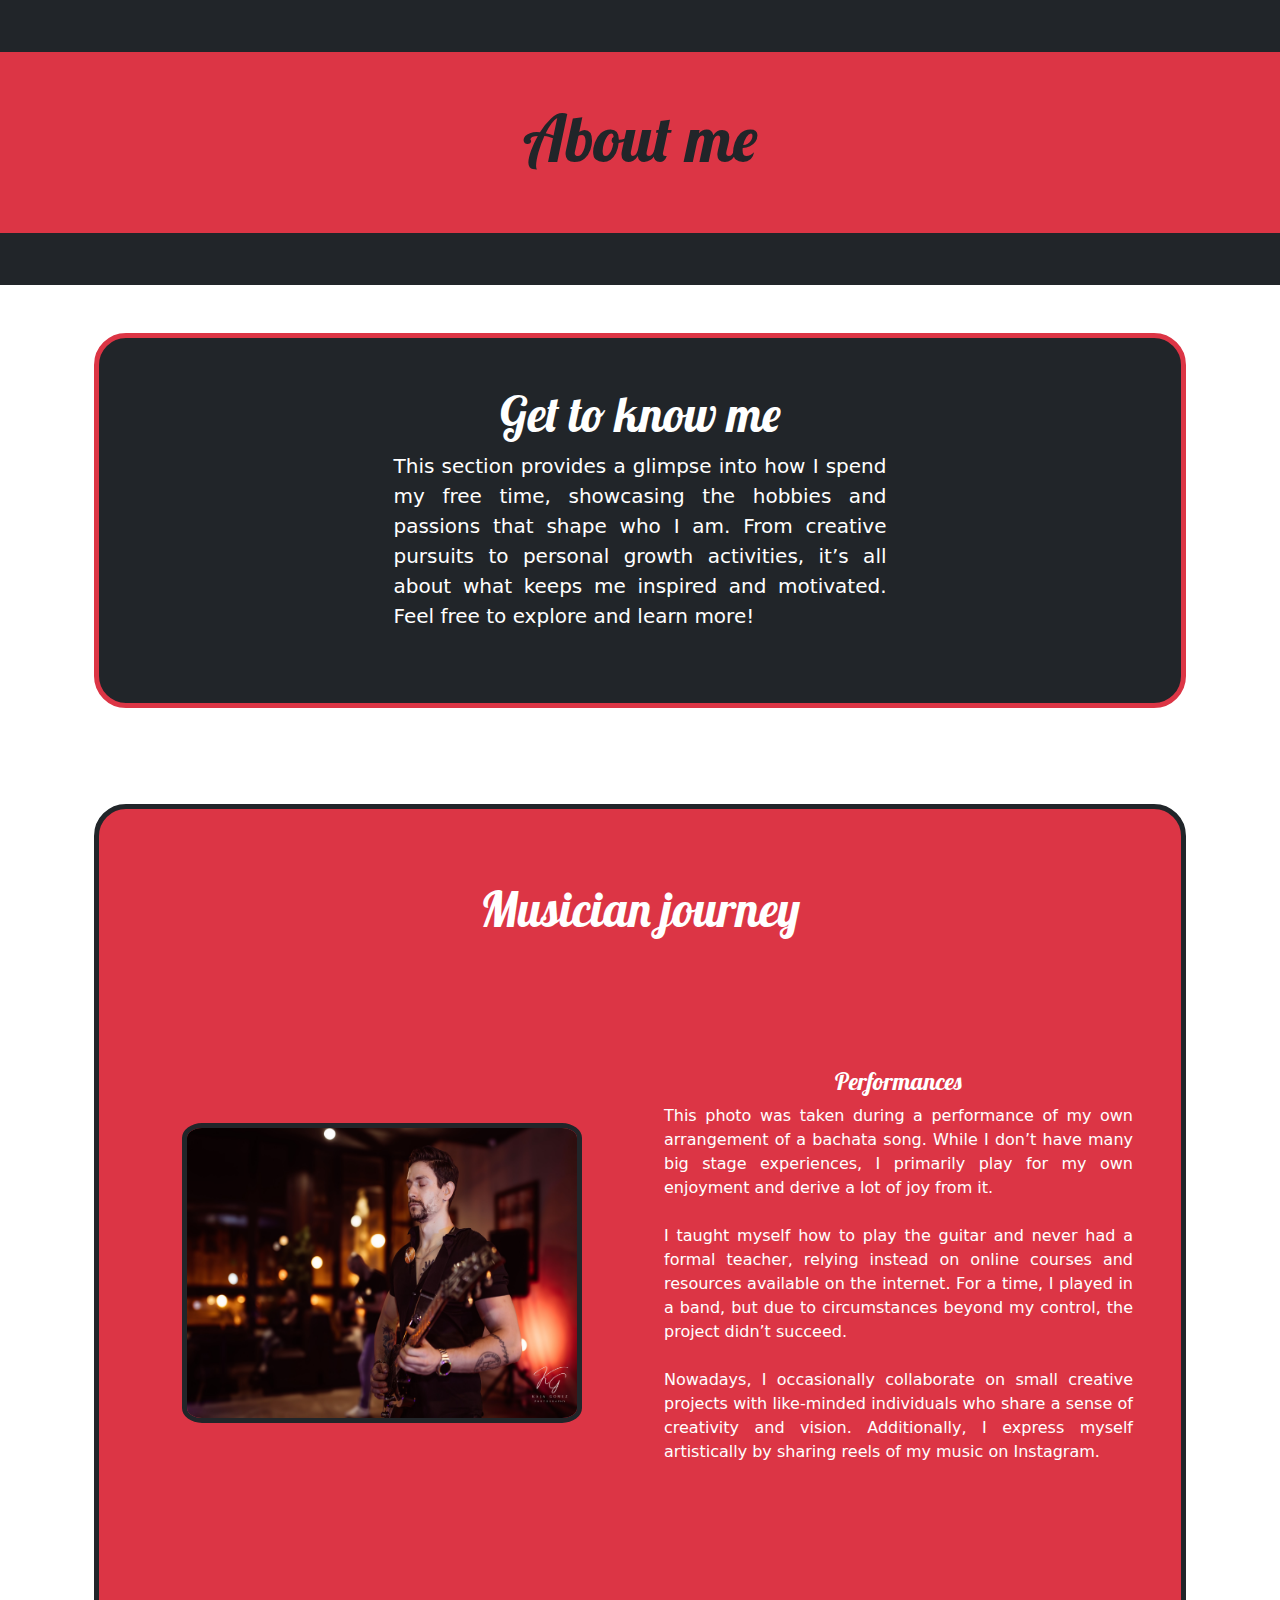
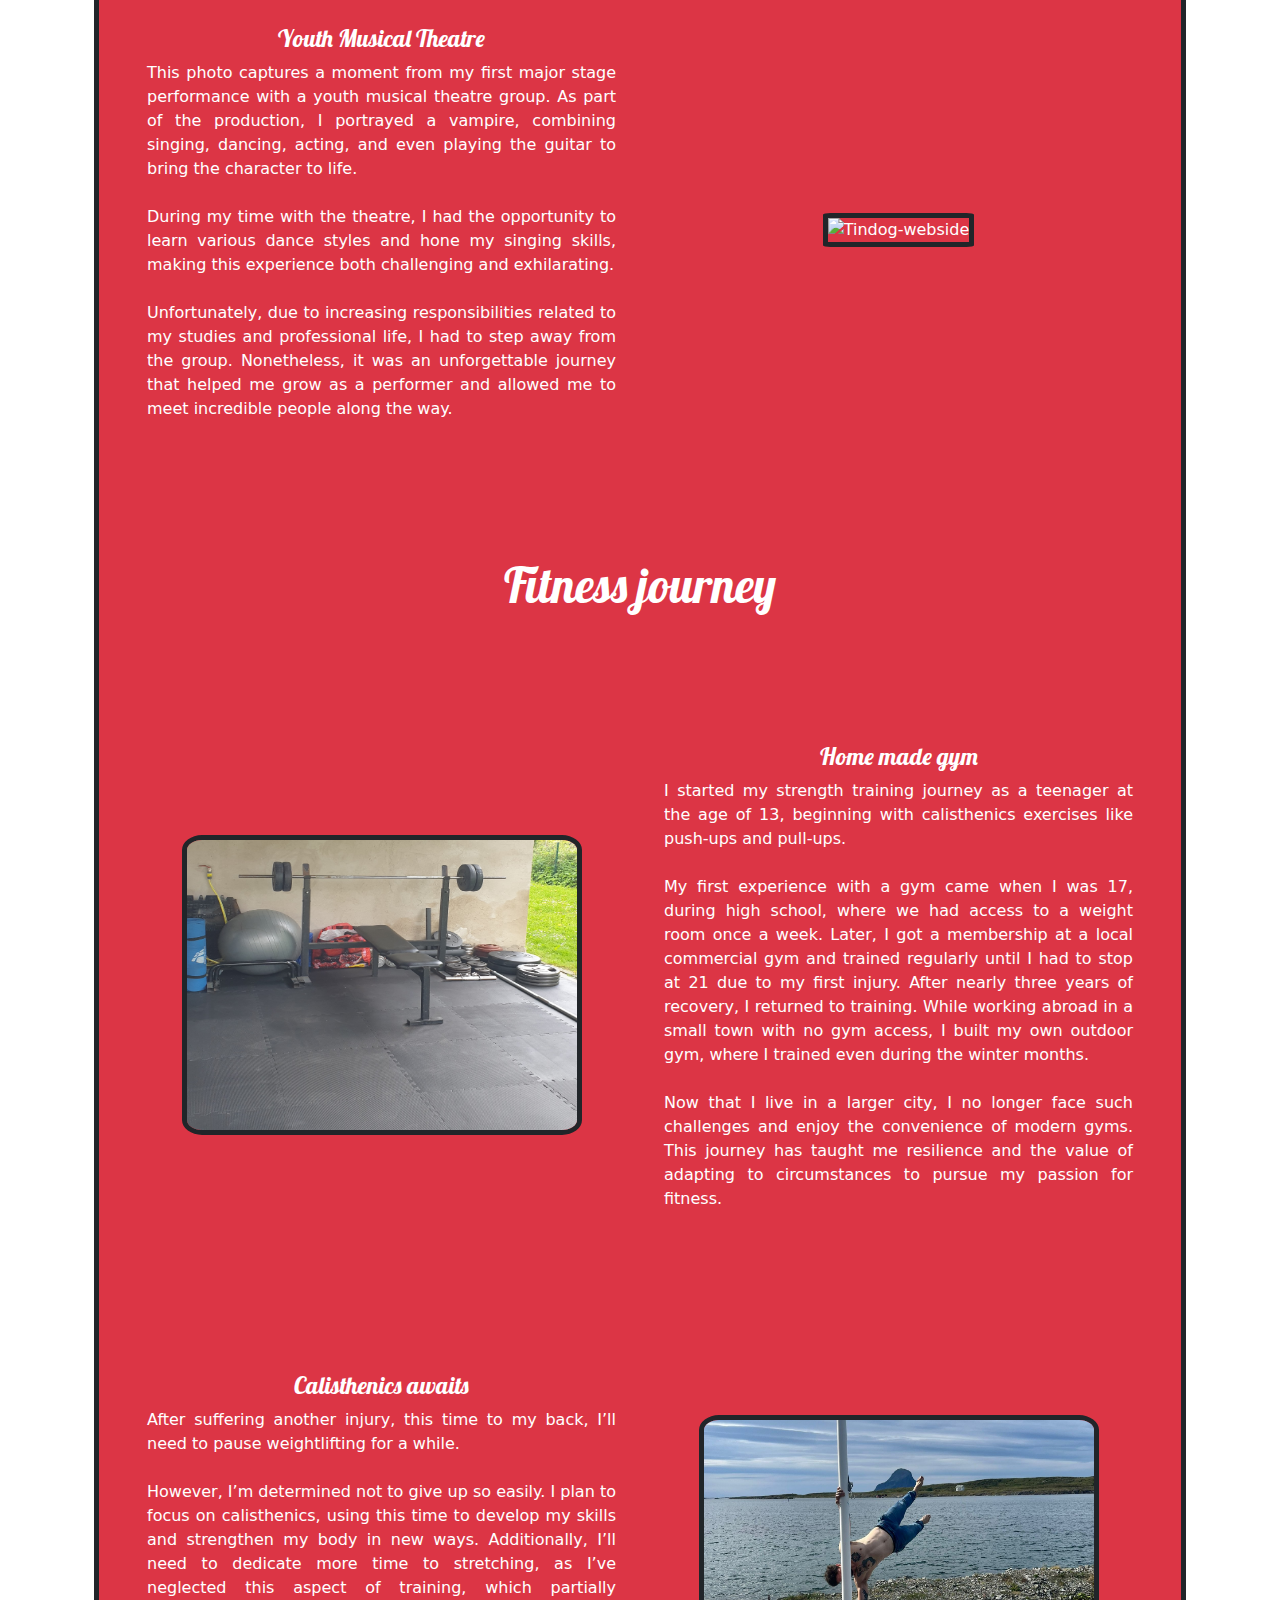
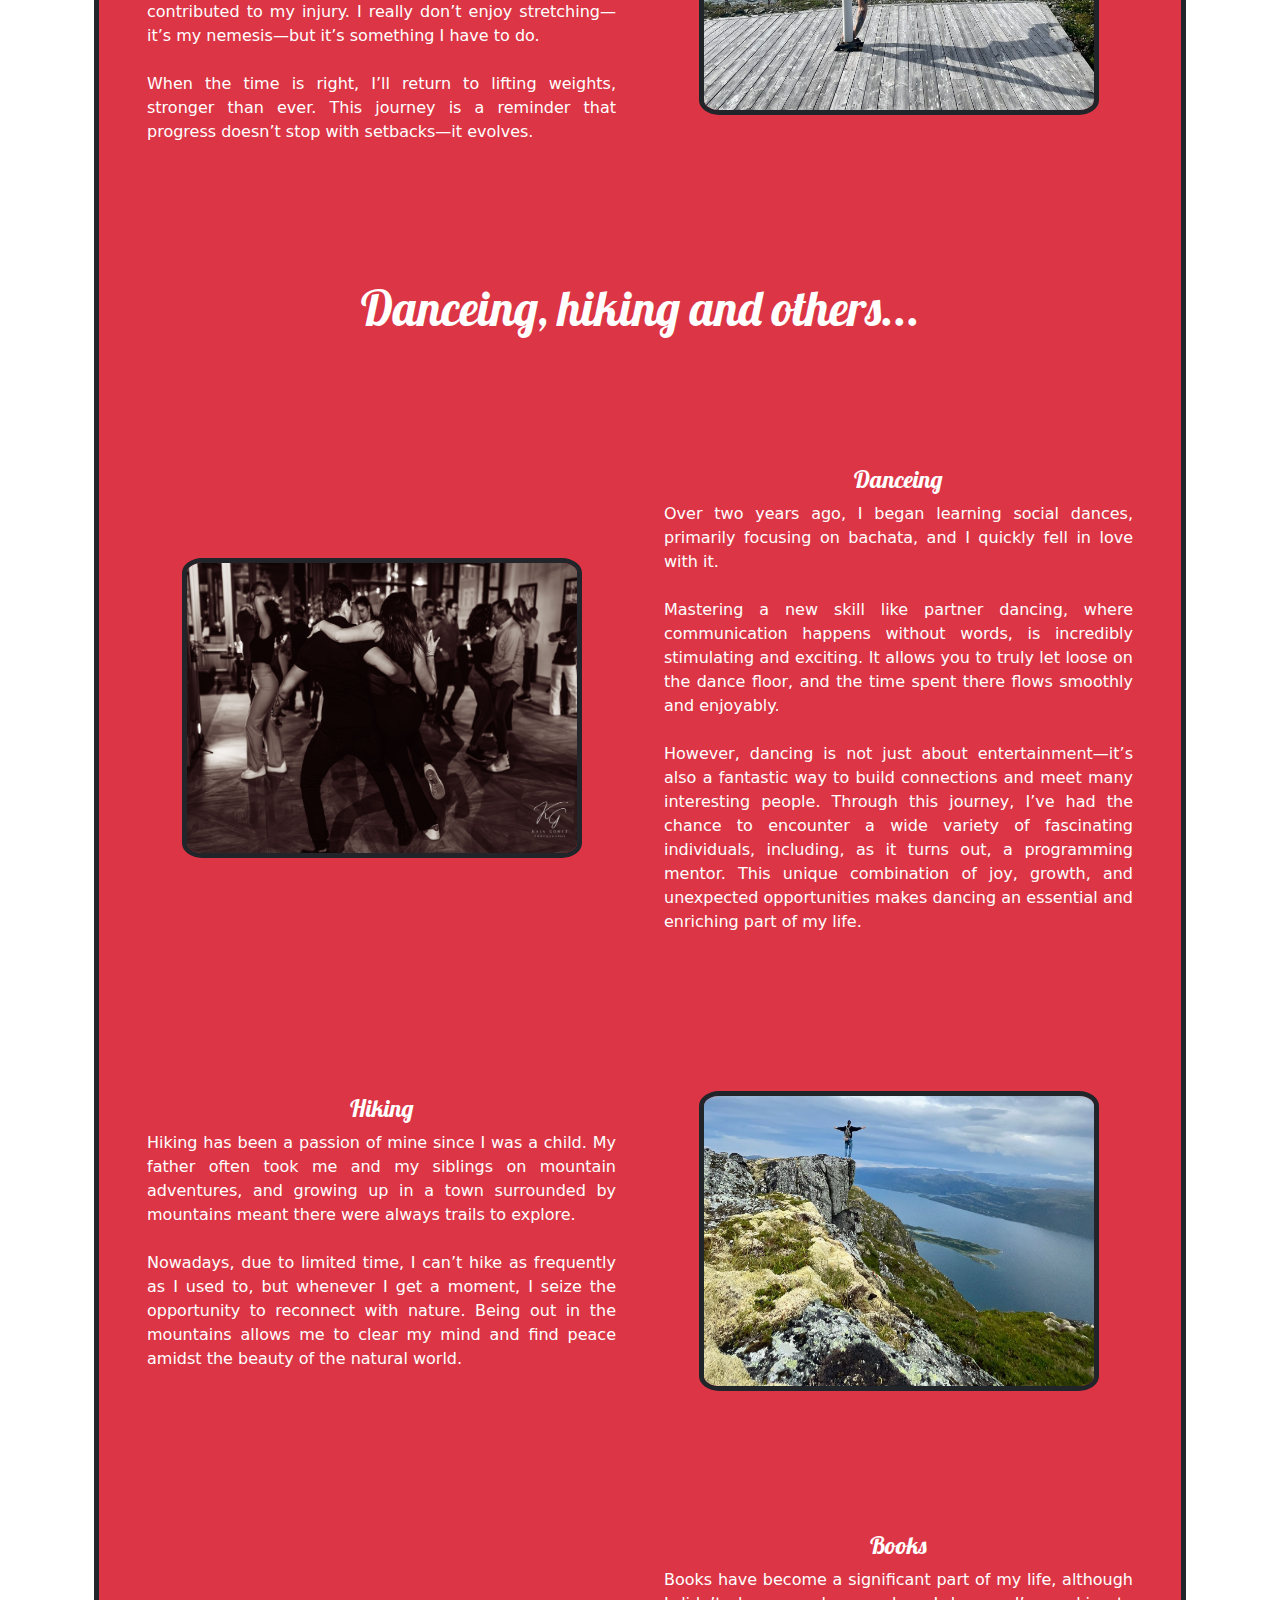
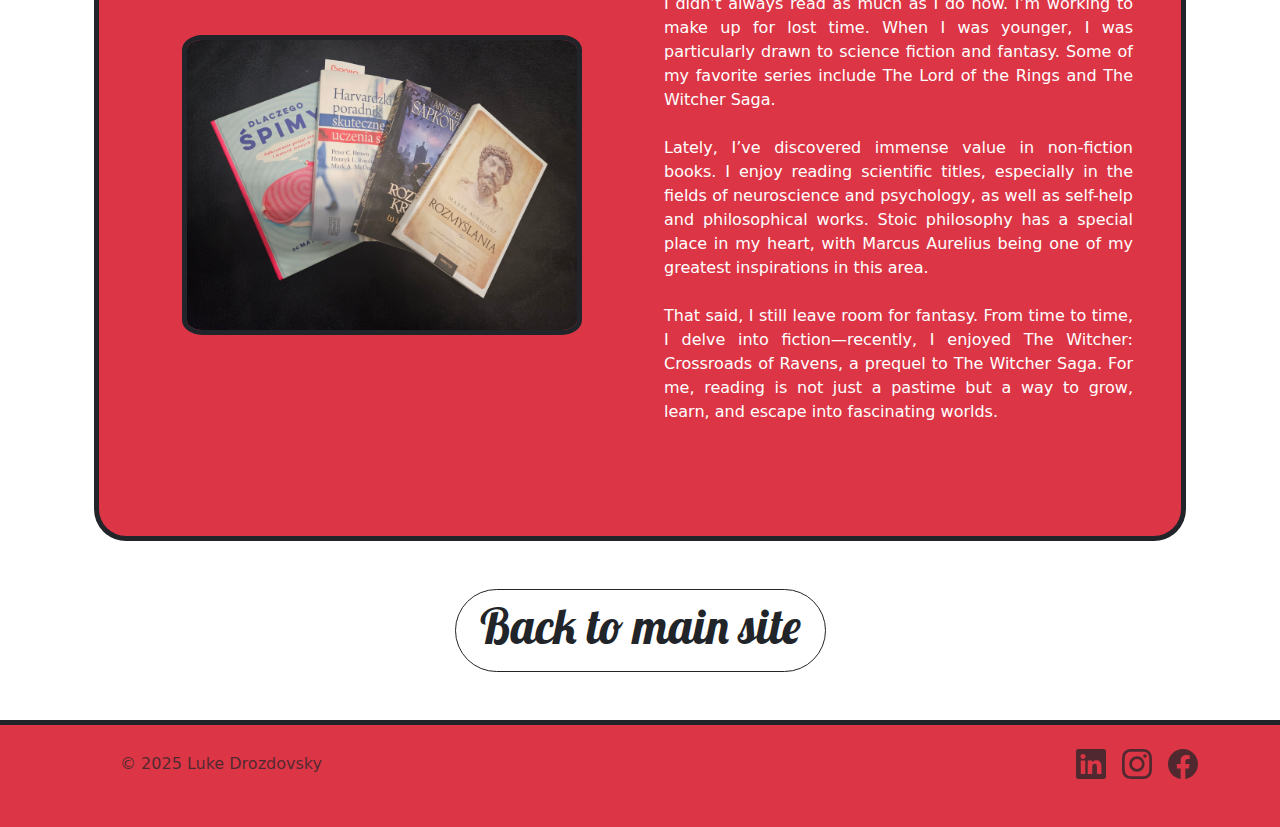
==== otherPages/aboutMe.html @ c66d3577 "Add files via upload" ====
<!DOCTYPE html>
 <html lang="en">
    <head>
        <meta charset="UTF-8">
        <title>About me</title>
        <link href="https://cdn.jsdelivr.net/npm/bootstrap@5.3.3/dist/css/bootstrap.min.css" rel="stylesheet" integrity="sha384-QWTKZyjpPEjISv5WaRU9OFeRpok6YctnYmDr5pNlyT2bRjXh0JMhjY6hW+ALEwIH" crossorigin="anonymous">
        <link rel="stylesheet" href="../style.css">
        <link rel="preconnect" href="https://fonts.googleapis.com">
        <link rel="preconnect" href="https://fonts.gstatic.com" crossorigin>
        <link href="https://fonts.googleapis.com/css2?family=Caveat:wght@400..700&family=Libre+Baskerville:ital,wght@0,400;0,700;1,400&family=Lobster&display=swap" rel="stylesheet">
        <link rel="preconnect" href="https://fonts.googleapis.com">
        <link rel="preconnect" href="https://fonts.gstatic.com" crossorigin>
        <link href="https://fonts.googleapis.com/css2?family=Caveat:wght@400..700&family=Libre+Baskerville:ital,wght@0,400;0,700;1,400&display=swap" rel="stylesheet">
    </head>

    <body>
        <div class="text-bg-dark py-1">
            <div class="my-5 text-bg-danger">
              <div class="container p-5 text-dark text-center">
                <div class="row align-items-center justify-content-center">  
                <div class="col-4">
                 <h1>About me</h1>
                </div>               
                </div>
              </div>
            </div>
          </div>

          <div class="container px-4">
            <div class="py-5 text-center justify-content-center align-items-center">
              <div class="container text-bg-dark p-5 rounded-5 border border-5 border-danger" id="wellcome-sign">
              <h3>Get to know me</h3>
              <div class="col-lg-6 mx-auto">
                <p class="lead mb-4 justified-text">This section provides a glimpse into how I spend my free time, 
                  showcasing the hobbies and passions that shape who I am. From creative pursuits to personal growth activities, 
                  it’s all about what keeps me inspired and motivated. Feel free to explore and learn more!
                </p>
              </div>
              </div>
            </div>
          </div>

          <Section id="about-me">
            <div class="container px-4">
            <div class="container mx-auto my-5 custom-container p-4 text-center text-bg-danger rounded-5 border border-5 border-dark">
              <h3 class="pb-2 my-5">Musician journey</h3>
              <div class="row g-0 align-items-center">
                <div class="col-md-6 my-5">
                  <div class="image-placeholder"><img src="../pictures/aboutMe/guitarPic.jpg" alt="text-calculator" class="portfolio-img"></div>
                </div>
                <div class="col-md-6 p-4 my-5 project-description">
                  <h4>Performances</h4>
                  <p>This photo was taken during a performance of my own arrangement of a bachata song. 
                    While I don’t have many big stage experiences, I primarily play for my own enjoyment and derive a lot of joy from it.<br/>
                    <br/>
                    I taught myself how to play the guitar and never had a formal teacher, 
                    relying instead on online courses and resources available on the internet.  
                    For a time, I played in a band, but due to circumstances beyond my control, the project didn’t succeed.<br/>
                    <br/> 
                    Nowadays, I occasionally collaborate on small creative projects with like-minded individuals who share 
                    a sense of creativity and vision. Additionally, I express myself artistically by sharing reels of my music on Instagram.</p>
                </div>
              </div>
              <div class="row g-0 align-items-center">
                <div class="col-md-6 p-4 my-5 project-description">
                  <h4>Youth Musical Theatre</h4>
                  <p>This photo captures a moment from my first major stage performance with a youth musical theatre group. 
                    As part of the production, I portrayed a vampire, 
                    combining singing, dancing, acting, and even playing the guitar to bring the character to life.<br/>
                    <br/> 
                    During my time with the theatre, I had the opportunity to learn various dance styles and hone my singing skills, 
                    making this experience both challenging and exhilarating.<br/><br/> Unfortunately, 
                    due to increasing responsibilities related to my studies and professional life, 
                    I had to step away from the group. Nonetheless, 
                    it was an unforgettable journey that helped me grow as a performer 
                    and allowed me to meet incredible people along the way.</p>                  
                </div>
                <div class="col-md-6 my-5">
                  <div class="image-placeholder"><img src="../pictures/aboutMe/stagePic.jpg" alt="Tindog-webside" class="portfolio-img"></div>
                </div>
              </div>
              <h3 class="pb-2 my-5">Fitness journey</h3>
              <div class="row g-0 align-items-center">
                <div class="col-md-6 my-5">
                  <div class="image-placeholder"><img src="../pictures/aboutMe/homeGymPic.jpg" alt="Mondarian-style-painting" class="portfolio-img"></div>
                </div>
                <div class="col-md-6 p-4 my-5 project-description">
                  <h4>Home made gym</h4>
                  <p>I started my strength training journey as a teenager at the age of 13, 
                    beginning with calisthenics exercises like push-ups and pull-ups.<br/>
                    <br/> 
                    My first experience with a gym came when I was 17, during high school, 
                    where we had access to a weight room once a week. Later, 
                    I got a membership at a local commercial gym and trained regularly until I had to stop at 21 due to my first injury. 
                    After nearly three years of recovery, I returned to training.
                    While working abroad in a small town with no gym access, I built my own outdoor gym, 
                    where I trained even during the winter months. <br/><br/>Now that I live in a larger city, 
                    I no longer face such challenges and enjoy the convenience of modern gyms. 
                    This journey has taught me resilience and the value of adapting to circumstances to pursue my passion for fitness.
                  </p>
                </div>
              </div>
              <div class="row g-0 align-items-center">
                <div class="col-md-6 p-4 my-5 project-description">
                  <h4>Calisthenics awaits</h4>
                      <p>
                        After suffering another injury, this time to my back, I’ll need to pause weightlifting for a while.<br/><br/> However, 
                        I’m determined not to give up so easily. 
                        I plan to focus on calisthenics, using this time to develop my skills and strengthen my body in new ways. 
                        Additionally, I’ll need to dedicate more time to stretching, as I’ve neglected this aspect of training, which partially contributed to my injury. 
                        I really don’t enjoy stretching—it’s my nemesis—but it’s something I have to do. <br/><br/>When the time is right, 
                        I’ll return to lifting weights, stronger than ever. 
                        This journey is a reminder that progress doesn’t stop with setbacks—it evolves.
                      </p>
                </div>
                <div class="col-md-6 my-5">
                  <div class="image-placeholder"><img src="../pictures/aboutMe/flag.jpg" alt="ski-jump-point-calculator" class="portfolio-img"></div>
                </div>
              </div>
              <h3 class="pb-2 my-5">Danceing, hiking and others...</h3>
              <div class="row g-0 align-items-center">
                <div class="col-md-6 my-5">
                  <div class="image-placeholder"><img src="../pictures/aboutMe/Danceing.jpg" alt="developer-agency-website" class="portfolio-img"></div>
                </div>
                <div class="col-md-6 p-4 my-5 project-description">
                  <h4>Danceing</h4>
                    <p>
                      Over two years ago, I began learning social dances, primarily focusing on bachata, 
                      and I quickly fell in love with it.<br/><br/> Mastering a new skill like partner dancing, where communication happens without words, 
                      is incredibly stimulating and exciting. It allows you to truly let loose on the dance floor, 
                      and the time spent there flows smoothly and enjoyably. <br/><br/>However, 
                      dancing is not just about entertainment—it’s also a fantastic way to build connections and meet many interesting people. 
                      Through this journey, I’ve had the chance to encounter a wide variety of fascinating individuals, including, as it turns out, 
                      a programming mentor. This unique combination of joy, growth, and unexpected opportunities makes dancing an essential 
                      and enriching part of my life.
                    </p>
                </div>
              </div>
              <div class="row g-0 align-items-center">
                <div class="col-md-6 p-4 my-5 project-description">
                  <h4>Hiking</h4>
                    <p>
                      Hiking has been a passion of mine since I was a child. 
                      My father often took me and my siblings on mountain adventures, 
                      and growing up in a town surrounded by mountains meant there were always trails to explore. <br/><br/>
                      Nowadays, due to limited time, I can’t hike as frequently as I used to, but whenever I get a moment, 
                      I seize the opportunity to reconnect with nature. 
                      Being out in the mountains allows me to clear my mind and find peace amidst the beauty of the natural world.
                    </p>
                </div>
                <div class="col-md-6 my-5">
                  <div class="image-placeholder"><img src="../pictures/aboutMe/hugla.jpg" alt="rock-paper-sccissors-game" class="portfolio-img"></div>
                </div>
              </div>
              <div class="row g-0 align-items-center">
                <div class="col-md-6 my-5">
                  <div class="image-placeholder"><img src="../pictures/aboutMe/books.jpg" alt="developer-agency-website" class="portfolio-img"></div>
                </div>
                <div class="col-md-6 p-4 my-5 project-description">
                  <h4>Books</h4>
                    <p>
                      Books have become a significant part of my life, although I didn’t always read as much as I do now. 
                      I’m working to make up for lost time. When I was younger, I was particularly drawn to science fiction and fantasy. 
                      Some of my favorite series include The Lord of the Rings and The Witcher Saga.<br/><br/>
                      Lately, I’ve discovered immense value in non-fiction books. 
                      I enjoy reading scientific titles, especially in the fields of neuroscience and psychology, 
                      as well as self-help and philosophical works. Stoic philosophy has a special place in my heart, 
                      with Marcus Aurelius being one of my greatest inspirations in this area.<br/><br/>
                      That said, I still leave room for fantasy. From time to time, I delve into fiction—recently, 
                      I enjoyed The Witcher: Crossroads of Ravens, a prequel to The Witcher Saga. 
                      For me, reading is not just a pastime but a way to grow, learn, and escape into fascinating worlds.
                    </p>
                </div>
              </div>
            </div>
          </div>

          <div class="text-center mb-5">
            <button class="btn btn-outline-dark btn-lg px-4 rounded-pill" type="button">
              <a href="../index.html" class="link-text">
                <h3>Back to main site</h3>
              </a>
            </button>
          </div>  
        </Section>  
        
        <section id="footer" class="border-top border-5 border-dark bg-danger">
          <div class="container">
            <footer class="d-flex flex-wrap justify-content-between align-items-center pb-5 mt-4">
              <div class="col-md-4 d-flex align-items-center">
                <a href="/" class="mb-3 me-2 mb-md-0 text-body-secondary text-decoration-none lh-1">
                  <svg class="bi" width="30" height="24"><use xlink:href="#bootstrap"></use></svg>
                </a>
                <span class="mb-3 mb-md-0 text-body-secondary">© 2025 Luke Drozdovsky</span>
              </div>
          
              <ul class="nav col-md-4 justify-content-end list-unstyled d-flex">
                <li class="ms-3"><a class="text-body-secondary" href="https://www.linkedin.com/in/łukasz-drozdowski-40a273344"><svg xmlns="http://www.w3.org/2000/svg" width="30" height="30" fill="currentColor" class="bi bi-linkedin" viewBox="0 0 16 16">
                  <path d="M0 1.146C0 .513.526 0 1.175 0h13.65C15.474 0 16 .513 16 1.146v13.708c0 .633-.526 1.146-1.175 1.146H1.175C.526 16 0 15.487 0 14.854zm4.943 12.248V6.169H2.542v7.225zm-1.2-8.212c.837 0 1.358-.554 1.358-1.248-.015-.709-.52-1.248-1.342-1.248S2.4 3.226 2.4 3.934c0 .694.521 1.248 1.327 1.248zm4.908 8.212V9.359c0-.216.016-.432.08-.586.173-.431.568-.878 1.232-.878.869 0 1.216.662 1.216 1.634v3.865h2.401V9.25c0-2.22-1.184-3.252-2.764-3.252-1.274 0-1.845.7-2.165 1.193v.025h-.016l.016-.025V6.169h-2.4c.03.678 0 7.225 0 7.225z"/>
                </svg></a></li>
                <li class="ms-3"><a class="text-body-secondary" href="https://www.instagram.com/luke_drozdovsky/?igsh=ZjI1ZDM1MWhuMHY5&fbclid=IwZXh0bgNhZW0CMTAAAR0CBq4_hhh_ojMEjPj5ZUhdtee9AovJOptFfxK7DLt0Khuo5rTscEF90e8_aem_So6FkQc6YJleEyKJ3WcYcw#"><svg xmlns="http://www.w3.org/2000/svg" width="30" height="30" fill="currentColor" class="bi bi-instagram" viewBox="0 0 16 16">
                  <path d="M8 0C5.829 0 5.556.01 4.703.048 3.85.088 3.269.222 2.76.42a3.9 3.9 0 0 0-1.417.923A3.9 3.9 0 0 0 .42 2.76C.222 3.268.087 3.85.048 4.7.01 5.555 0 5.827 0 8.001c0 2.172.01 2.444.048 3.297.04.852.174 1.433.372 1.942.205.526.478.972.923 1.417.444.445.89.719 1.416.923.51.198 1.09.333 1.942.372C5.555 15.99 5.827 16 8 16s2.444-.01 3.298-.048c.851-.04 1.434-.174 1.943-.372a3.9 3.9 0 0 0 1.416-.923c.445-.445.718-.891.923-1.417.197-.509.332-1.09.372-1.942C15.99 10.445 16 10.173 16 8s-.01-2.445-.048-3.299c-.04-.851-.175-1.433-.372-1.941a3.9 3.9 0 0 0-.923-1.417A3.9 3.9 0 0 0 13.24.42c-.51-.198-1.092-.333-1.943-.372C10.443.01 10.172 0 7.998 0zm-.717 1.442h.718c2.136 0 2.389.007 3.232.046.78.035 1.204.166 1.486.275.373.145.64.319.92.599s.453.546.598.92c.11.281.24.705.275 1.485.039.843.047 1.096.047 3.231s-.008 2.389-.047 3.232c-.035.78-.166 1.203-.275 1.485a2.5 2.5 0 0 1-.599.919c-.28.28-.546.453-.92.598-.28.11-.704.24-1.485.276-.843.038-1.096.047-3.232.047s-2.39-.009-3.233-.047c-.78-.036-1.203-.166-1.485-.276a2.5 2.5 0 0 1-.92-.598 2.5 2.5 0 0 1-.6-.92c-.109-.281-.24-.705-.275-1.485-.038-.843-.046-1.096-.046-3.233s.008-2.388.046-3.231c.036-.78.166-1.204.276-1.486.145-.373.319-.64.599-.92s.546-.453.92-.598c.282-.11.705-.24 1.485-.276.738-.034 1.024-.044 2.515-.045zm4.988 1.328a.96.96 0 1 0 0 1.92.96.96 0 0 0 0-1.92m-4.27 1.122a4.109 4.109 0 1 0 0 8.217 4.109 4.109 0 0 0 0-8.217m0 1.441a2.667 2.667 0 1 1 0 5.334 2.667 2.667 0 0 1 0-5.334"/>
                </svg></a></li>
                <li class="ms-3"><a class="text-body-secondary" href="https://www.facebook.com/profile.php?id=100000848747822"><svg xmlns="http://www.w3.org/2000/svg" width="30" height="30" fill="currentColor" class="bi bi-facebook" viewBox="0 0 16 16">
                  <path d="M16 8.049c0-4.446-3.582-8.05-8-8.05C3.58 0-.002 3.603-.002 8.05c0 4.017 2.926 7.347 6.75 7.951v-5.625h-2.03V8.05H6.75V6.275c0-2.017 1.195-3.131 3.022-3.131.876 0 1.791.157 1.791.157v1.98h-1.009c-.993 0-1.303.621-1.303 1.258v1.51h2.218l-.354 2.326H9.25V16c3.824-.604 6.75-3.934 6.75-7.951"/>
                </svg></a></li>
              </ul>
            </footer>
          </div>
        </section>    
    </body>

</html>
---- style.css ----
h1 {
    font-family: Lobster;
    font-size: 4rem;
}
h2 {
    font-family: caveat;
    font-size: 2rem;
}
h3 {
    font-family: Lobster;
    font-size: 3rem;
}
.justified-text {
  text-align: justify;
}
h4, h5 {
  font-family: Lobster;
  text-align: center;

}
.project-description {
  text-align: justify;
}
.profile-pic {
    border-radius: 50% !important;
    height: 200px;
    width: 200px;
    margin: 0;
}
#wellcome-page {
    background-color: rgb(74, 71, 71) !important;
}
.feature-icon {
    width: 4rem;
    height: 4rem;
    border-radius: .75rem;
}
.wellcome-sign {
    width: 50% !important;
}
.link-text {
    color: inherit;
    text-decoration: none; 
}
.responsive-heading {
    text-align: center; 
}
.portfolio-img {
  width: 400px;
  height: 300px;
  border-radius: 5%;
  border: 5px solid;
  border-color: #212529;
}
#cv-img {
  width: 135px;
  height: 200px;
  border-radius: 5%;
  border: 3px solid;
  border-color: #dc3545;
}  
.break-word {
    display: inline;
    white-space: nowrap;
}
.cv-text {
  text-align: left;
  h4 {
    text-align: left;
  }
}
html, body {
  height: 100%;
  margin: 0;
  display: flex;
  flex-direction: column;
}

#footer {
  margin-top: auto;
  width: 100%;
  text-align: center;
  background-color: #d9534f;
  border-top: 5px solid #333;
}  
@media (max-width: 450px) {
    .break-word {
      display: block;
      text-align: center; 
    }
}
@media (max-width: 768px) {
    .row:nth-child(odd) .col-md-6:first-child {
      order: 2;
    }
    .row:nth-child(odd) .col-md-6:last-child {
      order: 1;
    }
    #resume-and-projects .project-description {
      margin-top: -40px !important;
    }
  
    #resume-and-projects .project-description p {
      margin: 1px !important;
    }
  }  

@media (max-width: 450px) and (min-width: 381px) {
    .star-size {
      width: 75px; 
      height: 75px;
    }
    
}

@media (max-width: 380px) {
    .star-size {
      width: 50px;
      height: 50px;
    }
}

@media (max-width: 430px) {
    .col-4 .star-size {
      width: 50px;
      height: 50px;
    }

    h1 {
      font-size: 3rem;
    }

    h2 {
      font-size: 1.5rem;
    }
} 
@media (max-width: 1050px) {
  .portfolio-img {
    width: 220px;
    height: 150px;
    border-radius: 5%;
  } 
}
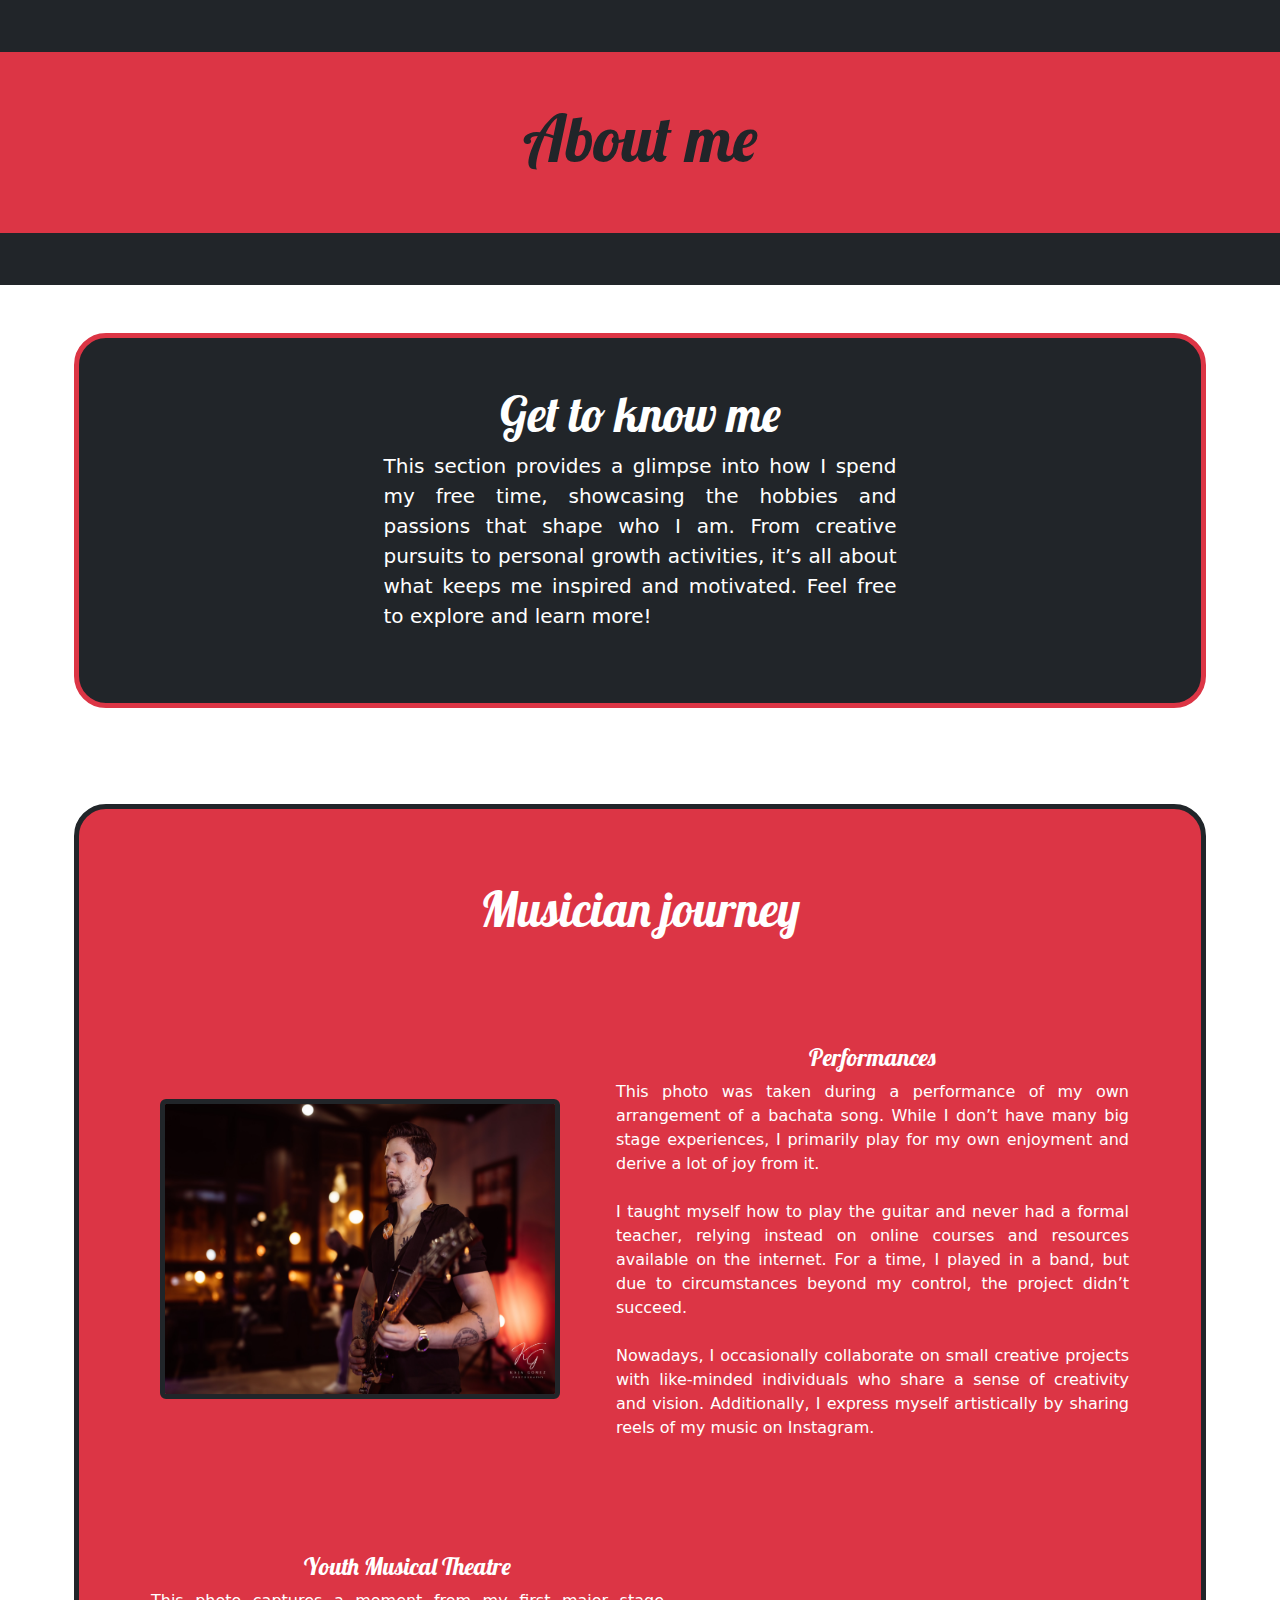
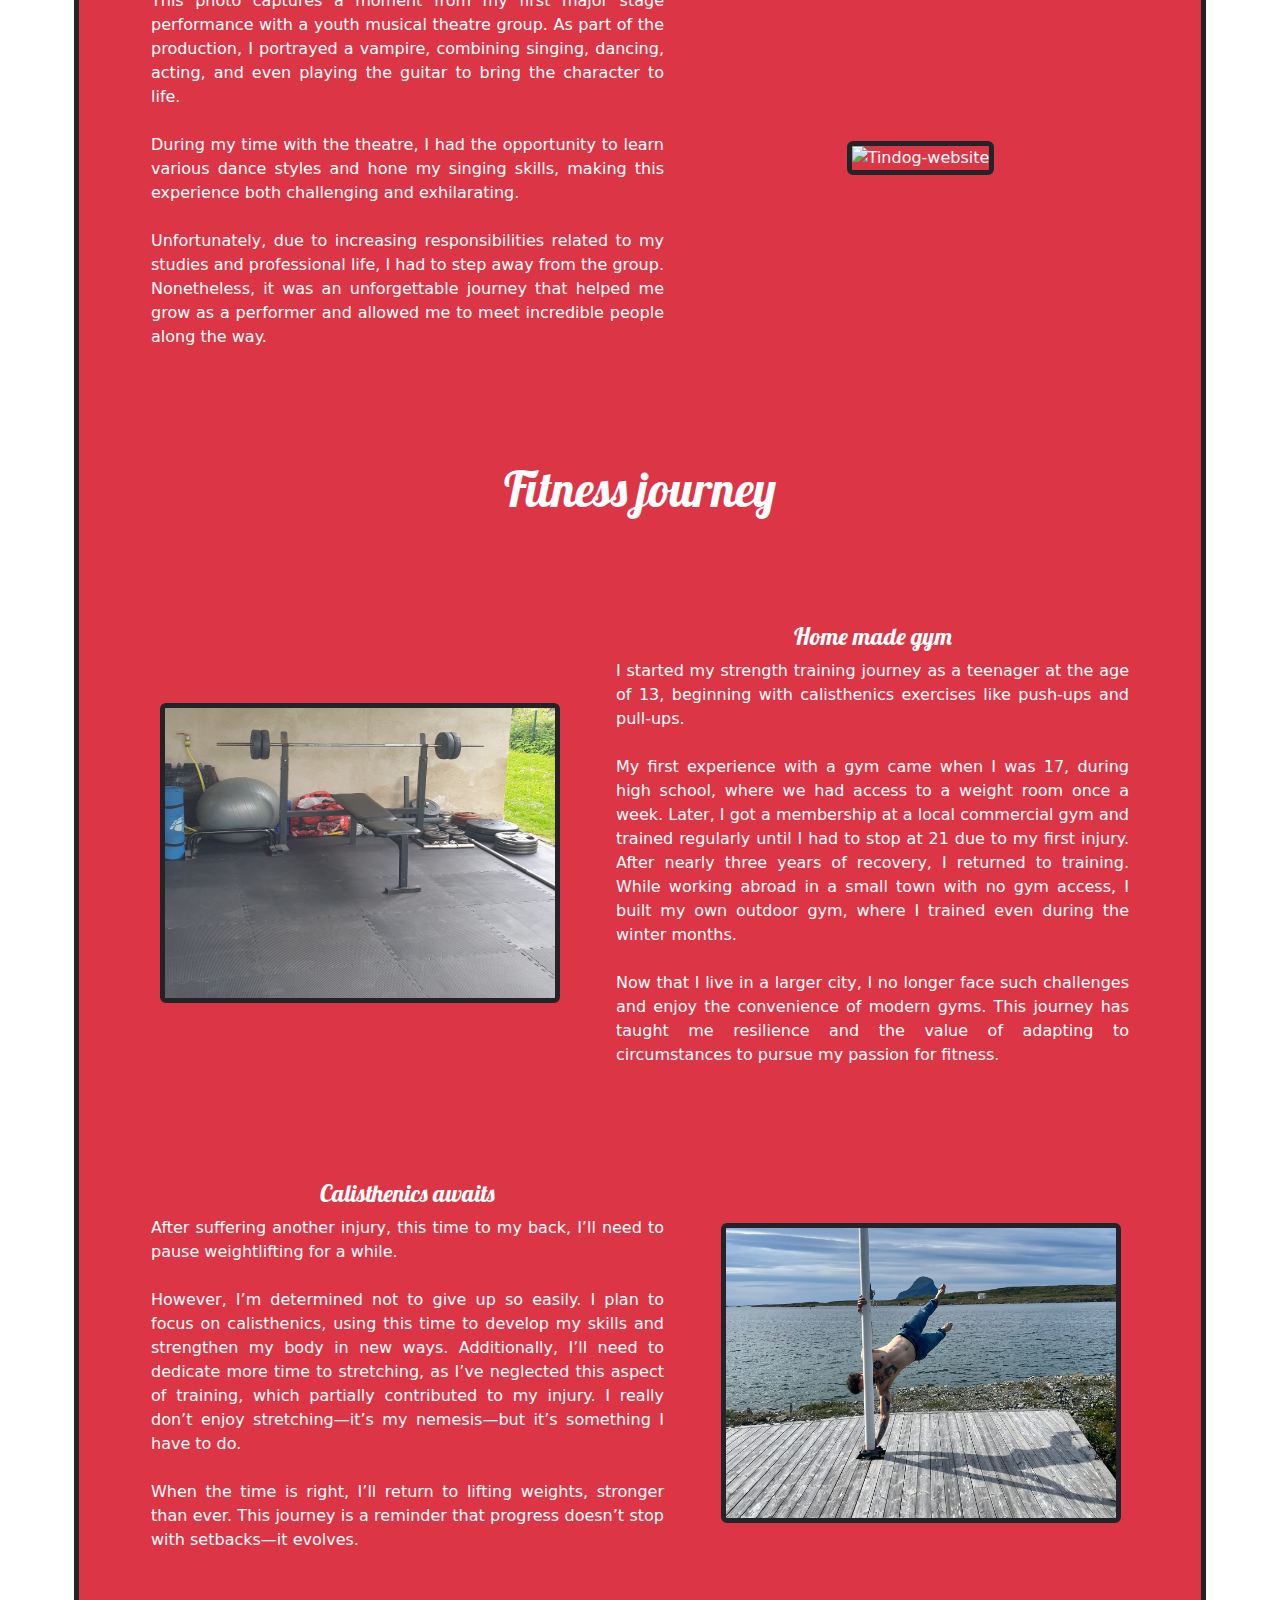
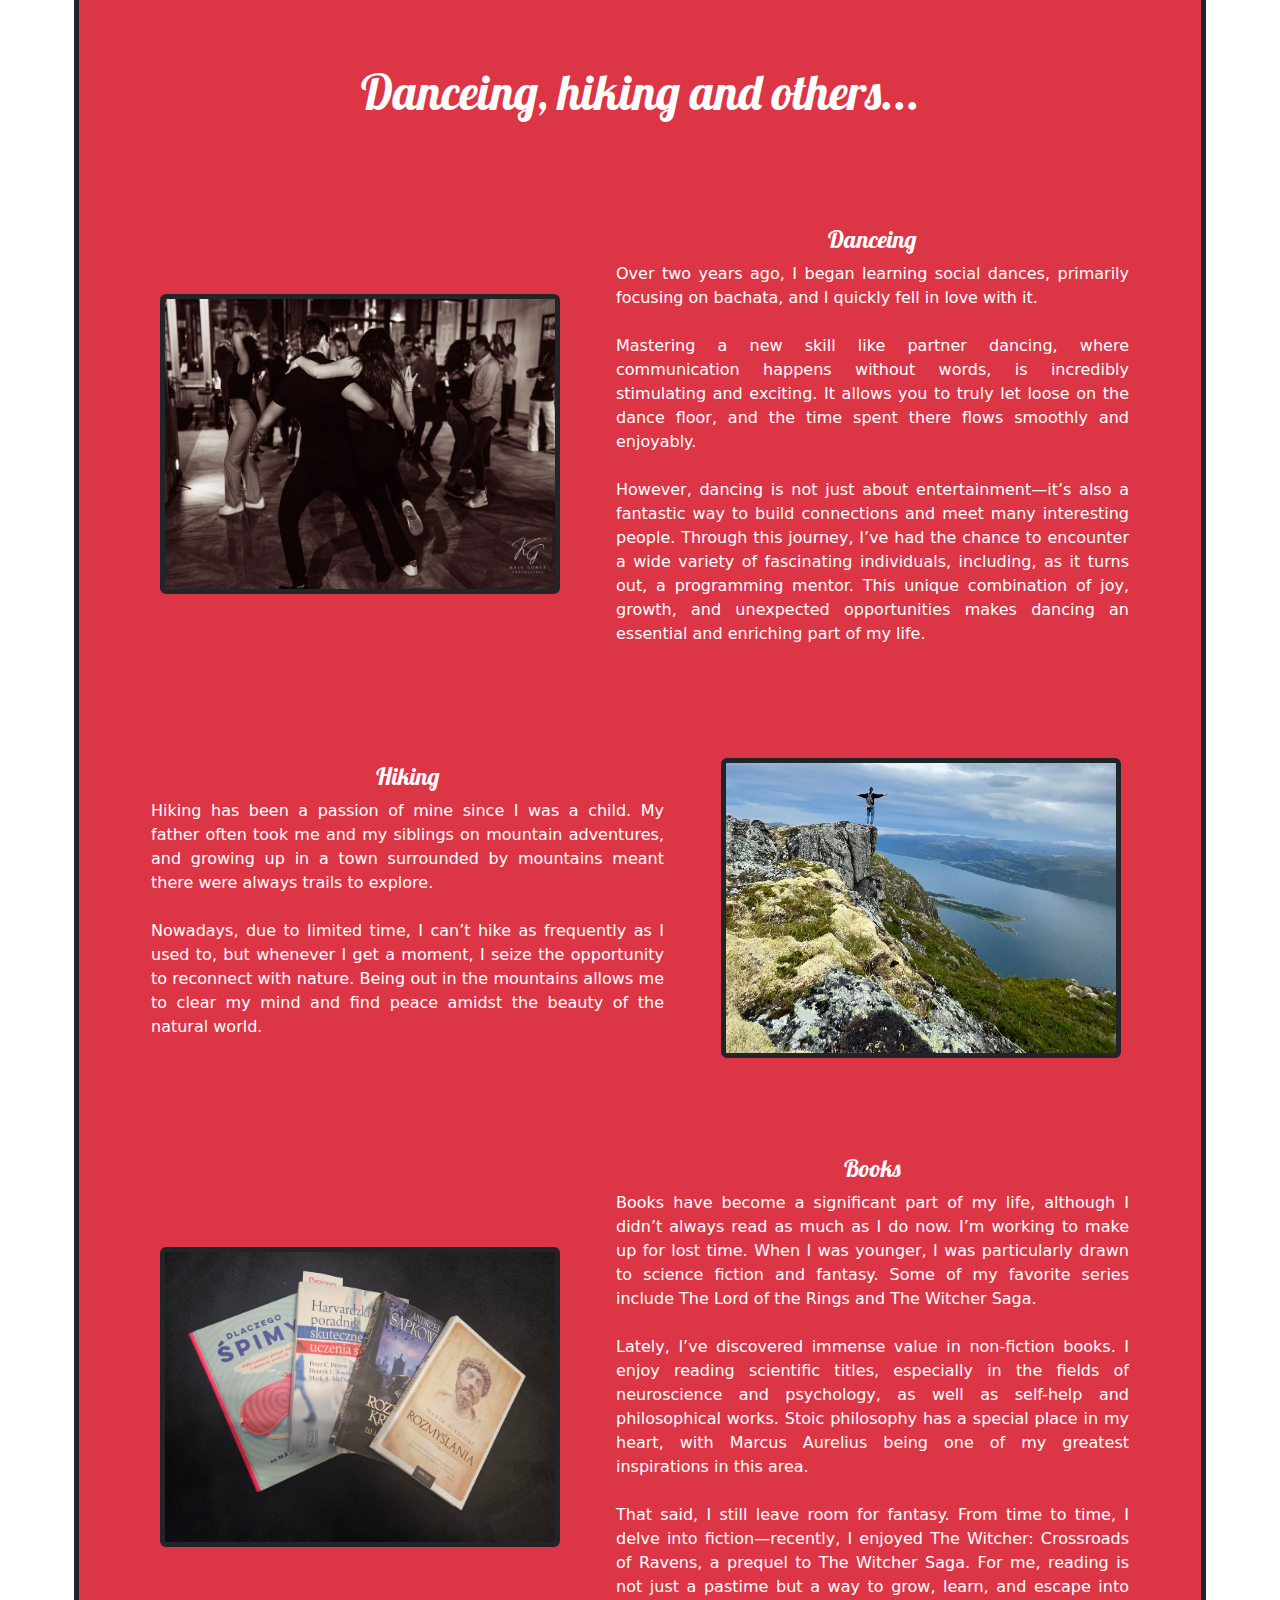
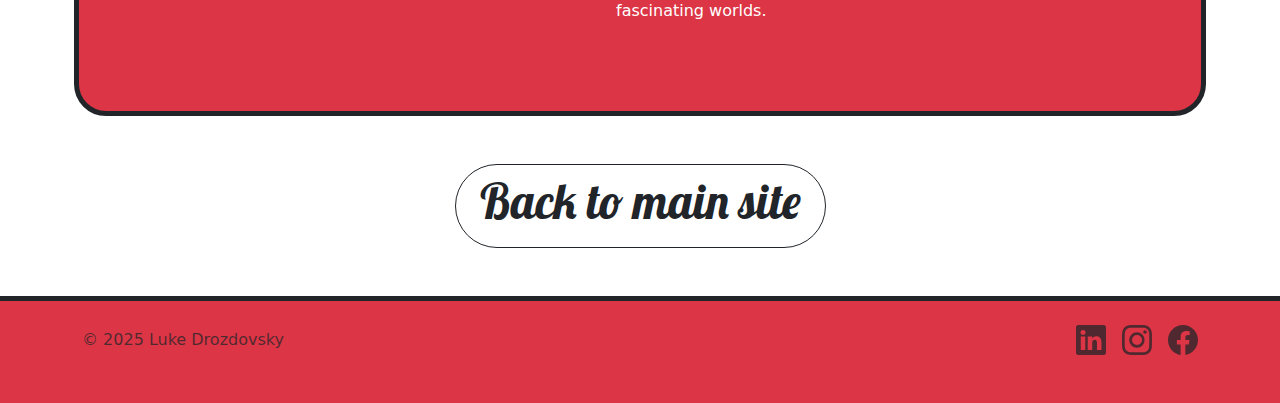
==== commit a82c7722: "Add files via upload" ====
--- a/otherPages/aboutMe.html
+++ b/otherPages/aboutMe.html
@@ -1,56 +1,63 @@
 <!DOCTYPE html>
- <html lang="en">
-    <head>
-        <meta charset="UTF-8">
-        <title>About me</title>
-        <link href="https://cdn.jsdelivr.net/npm/bootstrap@5.3.3/dist/css/bootstrap.min.css" rel="stylesheet" integrity="sha384-QWTKZyjpPEjISv5WaRU9OFeRpok6YctnYmDr5pNlyT2bRjXh0JMhjY6hW+ALEwIH" crossorigin="anonymous">
-        <link rel="stylesheet" href="../style.css">
-        <link rel="preconnect" href="https://fonts.googleapis.com">
-        <link rel="preconnect" href="https://fonts.gstatic.com" crossorigin>
-        <link href="https://fonts.googleapis.com/css2?family=Caveat:wght@400..700&family=Libre+Baskerville:ital,wght@0,400;0,700;1,400&family=Lobster&display=swap" rel="stylesheet">
-        <link rel="preconnect" href="https://fonts.googleapis.com">
-        <link rel="preconnect" href="https://fonts.gstatic.com" crossorigin>
-        <link href="https://fonts.googleapis.com/css2?family=Caveat:wght@400..700&family=Libre+Baskerville:ital,wght@0,400;0,700;1,400&display=swap" rel="stylesheet">
-    </head>
-
-    <body>
-        <div class="text-bg-dark py-1">
-            <div class="my-5 text-bg-danger">
-              <div class="container p-5 text-dark text-center">
-                <div class="row align-items-center justify-content-center">  
-                <div class="col-4">
-                 <h1>About me</h1>
-                </div>               
+<html lang="en">
+<head>
+    <meta charset="UTF-8">
+    <meta name="viewport" content="width=device-width, initial-scale=1.0">
+    <title>Portfolio</title>
+    <link href="https://cdn.jsdelivr.net/npm/bootstrap@5.3.3/dist/css/bootstrap.min.css" rel="stylesheet" integrity="sha384-QWTKZyjpPEjISv5WaRU9OFeRpok6YctnYmDr5pNlyT2bRjXh0JMhjY6hW+ALEwIH" crossorigin="anonymous">
+    <link rel="stylesheet" href="../style.css">
+    <link rel="preconnect" href="https://fonts.googleapis.com">
+    <link rel="preconnect" href="https://fonts.gstatic.com" crossorigin>
+    <link href="https://fonts.googleapis.com/css2?family=Caveat:wght@400..700&family=Libre+Baskerville:ital,wght@0,400;0,700;1,400&family=Lobster&display=swap" rel="stylesheet">
+</head>
+
+<body>
+
+  <!-- Title -->
+  <div class="text-bg-dark py-1">
+    <div class="my-5 text-bg-danger">
+        <div class="container p-5 text-dark text-center">
+            <div class="row align-items-center justify-content-center pe-md-0 pe-5">
+                <div class="col-4 me-md-0 me-5">
+                    <h1>About me</h1>
                 </div>
-              </div>
             </div>
-          </div>
-
-          <div class="container px-4">
-            <div class="py-5 text-center justify-content-center align-items-center">
-              <div class="container text-bg-dark p-5 rounded-5 border border-5 border-danger" id="wellcome-sign">
-              <h3>Get to know me</h3>
-              <div class="col-lg-6 mx-auto">
-                <p class="lead mb-4 justified-text">This section provides a glimpse into how I spend my free time, 
-                  showcasing the hobbies and passions that shape who I am. From creative pursuits to personal growth activities, 
-                  it’s all about what keeps me inspired and motivated. Feel free to explore and learn more!
-                </p>
-              </div>
-              </div>
-            </div>
-          </div>
-
-          <Section id="about-me">
-            <div class="container px-4">
-            <div class="container mx-auto my-5 custom-container p-4 text-center text-bg-danger rounded-5 border border-5 border-dark">
-              <h3 class="pb-2 my-5">Musician journey</h3>
-              <div class="row g-0 align-items-center">
-                <div class="col-md-6 my-5">
-                  <div class="image-placeholder"><img src="../pictures/aboutMe/guitarPic.jpg" alt="text-calculator" class="portfolio-img"></div>
-                </div>
-                <div class="col-md-6 p-4 my-5 project-description">
-                  <h4>Performances</h4>
-                  <p>This photo was taken during a performance of my own arrangement of a bachata song. 
+        </div>
+    </div>
+  </div>
+
+  <!-- Brief info -->
+  <div class="container px-1">
+    <div class="py-5 text-center justify-content-center align-items-center">
+      <div class="container text-bg-dark p-5 rounded-5 border border-5 border-danger" id="wellcome-sign">
+        <h3>Get to know me</h3>
+        <div class="col-lg-6 mx-auto">
+          <p class="lead mb-4 justified-text">
+            This section provides a glimpse into how I spend my free time, 
+            showcasing the hobbies and passions that shape who I am. From creative pursuits to personal growth activities, 
+            it’s all about what keeps me inspired and motivated. Feel free to explore and learn more!
+          </p>
+        </div>
+      </div>
+    </div>
+  </div>
+
+  <!-- Main content -->
+  <section class="zic-zac-layout" id="resume-and-projects">
+    <div class="container px-1">
+      <div class="container mx-auto my-5 custom-container p-4 text-center text-bg-danger rounded-5 border border-5 border-dark">
+        
+        <!--Musician journey-->
+        <h3 class="pb-2 my-5">Musician journey</h3>
+
+        <!-- Performances -->
+        <div class="row g-0 align-items-center flex-column flex-md-row me-md-5">
+          <div class="col-md-6 my-5 mb-0 my-md-5">
+              <img src="../pictures/aboutMe/guitarPic.jpg" alt="text-calculator" class="portfolio-img img-fluid rounded">
+          </div>
+          <div class="col-md-6 my-3 my-md-5">
+              <h4>Performances</h4>
+              <p class="justified-text"> This photo was taken during a performance of my own arrangement of a bachata song. 
                     While I don’t have many big stage experiences, I primarily play for my own enjoyment and derive a lot of joy from it.<br/>
                     <br/>
                     I taught myself how to play the guitar and never had a formal teacher, 
@@ -58,35 +65,43 @@
                     For a time, I played in a band, but due to circumstances beyond my control, the project didn’t succeed.<br/>
                     <br/> 
                     Nowadays, I occasionally collaborate on small creative projects with like-minded individuals who share 
-                    a sense of creativity and vision. Additionally, I express myself artistically by sharing reels of my music on Instagram.</p>
-                </div>
-              </div>
-              <div class="row g-0 align-items-center">
-                <div class="col-md-6 p-4 my-5 project-description">
-                  <h4>Youth Musical Theatre</h4>
-                  <p>This photo captures a moment from my first major stage performance with a youth musical theatre group. 
-                    As part of the production, I portrayed a vampire, 
-                    combining singing, dancing, acting, and even playing the guitar to bring the character to life.<br/>
-                    <br/> 
-                    During my time with the theatre, I had the opportunity to learn various dance styles and hone my singing skills, 
-                    making this experience both challenging and exhilarating.<br/><br/> Unfortunately, 
-                    due to increasing responsibilities related to my studies and professional life, 
-                    I had to step away from the group. Nonetheless, 
-                    it was an unforgettable journey that helped me grow as a performer 
-                    and allowed me to meet incredible people along the way.</p>                  
-                </div>
-                <div class="col-md-6 my-5">
-                  <div class="image-placeholder"><img src="../pictures/aboutMe/stagePic.jpg" alt="Tindog-webside" class="portfolio-img"></div>
-                </div>
-              </div>
-              <h3 class="pb-2 my-5">Fitness journey</h3>
-              <div class="row g-0 align-items-center">
-                <div class="col-md-6 my-5">
-                  <div class="image-placeholder"><img src="../pictures/aboutMe/homeGymPic.jpg" alt="Mondarian-style-painting" class="portfolio-img"></div>
-                </div>
-                <div class="col-md-6 p-4 my-5 project-description">
-                  <h4>Home made gym</h4>
-                  <p>I started my strength training journey as a teenager at the age of 13, 
+                    a sense of creativity and vision. Additionally, I express myself artistically by sharing reels of my music on Instagram.
+              </p>
+          </div>
+        </div>
+
+        <!-- Youth Musical Theatre -->
+        <div class="row g-0 align-items-center flex-column flex-md-row ms-md-5">
+          <div class="col-md-6 order-md-2 mt-5 mb-3 my-md-5">
+              <img src="../pictures/aboutMe/stagePic.jpg" alt="Tindog-website" class="portfolio-img img-fluid rounded">
+          </div>
+          <div class="col-md-6 my-3 my-md-5">
+              <h4>Youth Musical Theatre</h4>
+              <p class="justified-text">This photo captures a moment from my first major stage performance with a youth musical theatre group. 
+                As part of the production, I portrayed a vampire, 
+                combining singing, dancing, acting, and even playing the guitar to bring the character to life.<br/>
+                <br/> 
+                During my time with the theatre, I had the opportunity to learn various dance styles and hone my singing skills, 
+                making this experience both challenging and exhilarating.<br/><br/> Unfortunately, 
+                due to increasing responsibilities related to my studies and professional life, 
+                I had to step away from the group. Nonetheless, 
+                it was an unforgettable journey that helped me grow as a performer 
+                and allowed me to meet incredible people along the way.
+              </p>
+          </div>
+        </div>
+        
+        <!-- Fitness jeourney -->
+        <h3 class="pb-2 my-5">Fitness journey</h3>
+
+        <!-- Home made gym -->
+        <div class="row g-0 align-items-center flex-column flex-md-row me-md-5">
+          <div class="col-md-6 mb-3 mt-5 mb-3 my-md-5">
+              <img src="../pictures/aboutMe/homeGymPic.jpg" alt="Mondrian-style" class="portfolio-img img-fluid rounded">
+          </div>
+          <div class="col-md-6 my-3 my-md-5">
+              <h4>Home made gym</h4>
+              <p class="justified-text">I started my strength training journey as a teenager at the age of 13, 
                     beginning with calisthenics exercises like push-ups and pull-ups.<br/>
                     <br/> 
                     My first experience with a gym came when I was 17, during high school, 
@@ -97,117 +112,125 @@
                     where I trained even during the winter months. <br/><br/>Now that I live in a larger city, 
                     I no longer face such challenges and enjoy the convenience of modern gyms. 
                     This journey has taught me resilience and the value of adapting to circumstances to pursue my passion for fitness.
-                  </p>
-                </div>
-              </div>
-              <div class="row g-0 align-items-center">
-                <div class="col-md-6 p-4 my-5 project-description">
-                  <h4>Calisthenics awaits</h4>
-                      <p>
-                        After suffering another injury, this time to my back, I’ll need to pause weightlifting for a while.<br/><br/> However, 
-                        I’m determined not to give up so easily. 
-                        I plan to focus on calisthenics, using this time to develop my skills and strengthen my body in new ways. 
-                        Additionally, I’ll need to dedicate more time to stretching, as I’ve neglected this aspect of training, which partially contributed to my injury. 
-                        I really don’t enjoy stretching—it’s my nemesis—but it’s something I have to do. <br/><br/>When the time is right, 
-                        I’ll return to lifting weights, stronger than ever. 
-                        This journey is a reminder that progress doesn’t stop with setbacks—it evolves.
-                      </p>
-                </div>
-                <div class="col-md-6 my-5">
-                  <div class="image-placeholder"><img src="../pictures/aboutMe/flag.jpg" alt="ski-jump-point-calculator" class="portfolio-img"></div>
-                </div>
-              </div>
-              <h3 class="pb-2 my-5">Danceing, hiking and others...</h3>
-              <div class="row g-0 align-items-center">
-                <div class="col-md-6 my-5">
-                  <div class="image-placeholder"><img src="../pictures/aboutMe/Danceing.jpg" alt="developer-agency-website" class="portfolio-img"></div>
-                </div>
-                <div class="col-md-6 p-4 my-5 project-description">
-                  <h4>Danceing</h4>
-                    <p>
-                      Over two years ago, I began learning social dances, primarily focusing on bachata, 
-                      and I quickly fell in love with it.<br/><br/> Mastering a new skill like partner dancing, where communication happens without words, 
-                      is incredibly stimulating and exciting. It allows you to truly let loose on the dance floor, 
-                      and the time spent there flows smoothly and enjoyably. <br/><br/>However, 
-                      dancing is not just about entertainment—it’s also a fantastic way to build connections and meet many interesting people. 
-                      Through this journey, I’ve had the chance to encounter a wide variety of fascinating individuals, including, as it turns out, 
-                      a programming mentor. This unique combination of joy, growth, and unexpected opportunities makes dancing an essential 
-                      and enriching part of my life.
-                    </p>
-                </div>
-              </div>
-              <div class="row g-0 align-items-center">
-                <div class="col-md-6 p-4 my-5 project-description">
-                  <h4>Hiking</h4>
-                    <p>
-                      Hiking has been a passion of mine since I was a child. 
-                      My father often took me and my siblings on mountain adventures, 
-                      and growing up in a town surrounded by mountains meant there were always trails to explore. <br/><br/>
-                      Nowadays, due to limited time, I can’t hike as frequently as I used to, but whenever I get a moment, 
-                      I seize the opportunity to reconnect with nature. 
-                      Being out in the mountains allows me to clear my mind and find peace amidst the beauty of the natural world.
-                    </p>
-                </div>
-                <div class="col-md-6 my-5">
-                  <div class="image-placeholder"><img src="../pictures/aboutMe/hugla.jpg" alt="rock-paper-sccissors-game" class="portfolio-img"></div>
-                </div>
-              </div>
-              <div class="row g-0 align-items-center">
-                <div class="col-md-6 my-5">
-                  <div class="image-placeholder"><img src="../pictures/aboutMe/books.jpg" alt="developer-agency-website" class="portfolio-img"></div>
-                </div>
-                <div class="col-md-6 p-4 my-5 project-description">
-                  <h4>Books</h4>
-                    <p>
-                      Books have become a significant part of my life, although I didn’t always read as much as I do now. 
-                      I’m working to make up for lost time. When I was younger, I was particularly drawn to science fiction and fantasy. 
-                      Some of my favorite series include The Lord of the Rings and The Witcher Saga.<br/><br/>
-                      Lately, I’ve discovered immense value in non-fiction books. 
-                      I enjoy reading scientific titles, especially in the fields of neuroscience and psychology, 
-                      as well as self-help and philosophical works. Stoic philosophy has a special place in my heart, 
-                      with Marcus Aurelius being one of my greatest inspirations in this area.<br/><br/>
-                      That said, I still leave room for fantasy. From time to time, I delve into fiction—recently, 
-                      I enjoyed The Witcher: Crossroads of Ravens, a prequel to The Witcher Saga. 
-                      For me, reading is not just a pastime but a way to grow, learn, and escape into fascinating worlds.
-                    </p>
-                </div>
-              </div>
+              </p>
+          </div>
+        </div>
+
+        <!-- Calisthenics awaits -->
+        <div class="row g-0 align-items-center flex-column flex-md-row ms-md-5">
+          <div class="col-md-6 order-md-2 mt-5 mb-3 my-md-5">
+              <img src="../pictures/aboutMe/flag.jpg" alt="ski-jump" class="portfolio-img img-fluid rounded">
+          </div>
+          <div class="col-md-6 my-3 my-md-5">
+              <h4>Calisthenics awaits</h4>
+              <p class="justified-text">After suffering another injury, this time to my back, I’ll need to pause weightlifting for a while.<br/><br/> However, 
+                I’m determined not to give up so easily. 
+                I plan to focus on calisthenics, using this time to develop my skills and strengthen my body in new ways. 
+                Additionally, I’ll need to dedicate more time to stretching, as I’ve neglected this aspect of training, which partially contributed to my injury. 
+                I really don’t enjoy stretching—it’s my nemesis—but it’s something I have to do. <br/><br/>When the time is right, 
+                I’ll return to lifting weights, stronger than ever. 
+                This journey is a reminder that progress doesn’t stop with setbacks—it evolves.
+              </p>
+          </div>
+        </div>
+
+        <!-- Danceing, hiking and others... -->
+        <h3 class="pb-2 my-5">Danceing, hiking and others...</h3>
+
+        <!-- Danceing -->
+        <div class="row g-0 align-items-center flex-column flex-md-row me-md-5">
+          <div class="col-md-6 mt-5 mb-3 my-md-5">
+              <img src="../pictures/aboutMe/Danceing.jpg" alt="landing-page" class="portfolio-img img-fluid rounded">
+          </div>
+          <div class="col-md-6 my-3 my-md-5">
+              <h4>Danceing</h4>
+              <p class="justified-text">Over two years ago, I began learning social dances, primarily focusing on bachata, 
+                and I quickly fell in love with it.<br/><br/> Mastering a new skill like partner dancing, where communication happens without words, 
+                is incredibly stimulating and exciting. It allows you to truly let loose on the dance floor, 
+                and the time spent there flows smoothly and enjoyably. <br/><br/>However, 
+                dancing is not just about entertainment—it’s also a fantastic way to build connections and meet many interesting people. 
+                Through this journey, I’ve had the chance to encounter a wide variety of fascinating individuals, including, as it turns out, 
+                a programming mentor. This unique combination of joy, growth, and unexpected opportunities makes dancing an essential 
+                and enriching part of my life.
+              </p>
+          </div>
+        </div>
+
+        <!-- Hiking -->
+        <div class="row g-0 align-items-center flex-column flex-md-row ms-md-5">
+          <div class="col-md-6 order-md-2 mt-5 mb-3 my-md-5">
+              <img src="../pictures/aboutMe/hugla.jpg" alt="rock-paper-scissors" class="portfolio-img img-fluid rounded">
+          </div>
+          <div class="col-md-6 my-3 my-md-5">
+              <h4>Hiking</h4>
+              <p class="justified-text">Hiking has been a passion of mine since I was a child. 
+                My father often took me and my siblings on mountain adventures, 
+                and growing up in a town surrounded by mountains meant there were always trails to explore. <br/><br/>
+                Nowadays, due to limited time, I can’t hike as frequently as I used to, but whenever I get a moment, 
+                I seize the opportunity to reconnect with nature. 
+                Being out in the mountains allows me to clear my mind and find peace amidst the beauty of the natural world.
+              </p>
+          </div>
+      </div>
+
+      <!-- Books -->
+      <div class="row g-0 align-items-center flex-column flex-md-row me-md-5">
+        <div class="col-md-6 mt-5 mb-3 my-md-5">
+            <img src="../pictures/aboutMe/books.jpg" alt="landing-page" class="portfolio-img img-fluid rounded">
+        </div>
+        <div class="col-md-6 my-3 my-md-5">
+            <h4>Books</h4>
+            <p class="justified-text">Books have become a significant part of my life, although I didn’t always read as much as I do now. 
+              I’m working to make up for lost time. When I was younger, I was particularly drawn to science fiction and fantasy. 
+              Some of my favorite series include The Lord of the Rings and The Witcher Saga.<br/><br/>
+              Lately, I’ve discovered immense value in non-fiction books. 
+              I enjoy reading scientific titles, especially in the fields of neuroscience and psychology, 
+              as well as self-help and philosophical works. Stoic philosophy has a special place in my heart, 
+              with Marcus Aurelius being one of my greatest inspirations in this area.<br/><br/>
+              That said, I still leave room for fantasy. From time to time, I delve into fiction—recently, 
+              I enjoyed The Witcher: Crossroads of Ravens, a prequel to The Witcher Saga. 
+              For me, reading is not just a pastime but a way to grow, learn, and escape into fascinating worlds.
+            </p>
+        </div>
+      </div>
+
+      </div>
+    </div>
+
+    <!-- Back to main site button -->
+    <div class="container px-2">
+      <div class="text-center mb-5">
+          <button class="btn btn-outline-dark btn-lg px-4 rounded-pill" type="button">
+          <a href="../index.html" class="link-text">
+              <h3>Back to main site</h3>
+          </a>
+          </button>
+      </div>
+  </div>
+
+  </section>
+  
+  <section id="footer" class="border-top border-5 border-dark bg-danger">
+    <div class="container">
+        <footer class="d-flex flex-wrap justify-content-between align-items-center pb-5 mt-4">
+            <div class="col-md-4 d-flex align-items-center">
+                <span class="mb-3 mb-md-0 text-body-secondary">© 2025 Luke Drozdovsky</span>
             </div>
-          </div>
-
-          <div class="text-center mb-5">
-            <button class="btn btn-outline-dark btn-lg px-4 rounded-pill" type="button">
-              <a href="../index.html" class="link-text">
-                <h3>Back to main site</h3>
-              </a>
-            </button>
-          </div>  
-        </Section>  
-        
-        <section id="footer" class="border-top border-5 border-dark bg-danger">
-          <div class="container">
-            <footer class="d-flex flex-wrap justify-content-between align-items-center pb-5 mt-4">
-              <div class="col-md-4 d-flex align-items-center">
-                <a href="/" class="mb-3 me-2 mb-md-0 text-body-secondary text-decoration-none lh-1">
-                  <svg class="bi" width="30" height="24"><use xlink:href="#bootstrap"></use></svg>
-                </a>
-                <span class="mb-3 mb-md-0 text-body-secondary">© 2025 Luke Drozdovsky</span>
-              </div>
-          
-              <ul class="nav col-md-4 justify-content-end list-unstyled d-flex">
-                <li class="ms-3"><a class="text-body-secondary" href="https://www.linkedin.com/in/łukasz-drozdowski-40a273344"><svg xmlns="http://www.w3.org/2000/svg" width="30" height="30" fill="currentColor" class="bi bi-linkedin" viewBox="0 0 16 16">
-                  <path d="M0 1.146C0 .513.526 0 1.175 0h13.65C15.474 0 16 .513 16 1.146v13.708c0 .633-.526 1.146-1.175 1.146H1.175C.526 16 0 15.487 0 14.854zm4.943 12.248V6.169H2.542v7.225zm-1.2-8.212c.837 0 1.358-.554 1.358-1.248-.015-.709-.52-1.248-1.342-1.248S2.4 3.226 2.4 3.934c0 .694.521 1.248 1.327 1.248zm4.908 8.212V9.359c0-.216.016-.432.08-.586.173-.431.568-.878 1.232-.878.869 0 1.216.662 1.216 1.634v3.865h2.401V9.25c0-2.22-1.184-3.252-2.764-3.252-1.274 0-1.845.7-2.165 1.193v.025h-.016l.016-.025V6.169h-2.4c.03.678 0 7.225 0 7.225z"/>
-                </svg></a></li>
-                <li class="ms-3"><a class="text-body-secondary" href="https://www.instagram.com/luke_drozdovsky/?igsh=ZjI1ZDM1MWhuMHY5&fbclid=IwZXh0bgNhZW0CMTAAAR0CBq4_hhh_ojMEjPj5ZUhdtee9AovJOptFfxK7DLt0Khuo5rTscEF90e8_aem_So6FkQc6YJleEyKJ3WcYcw#"><svg xmlns="http://www.w3.org/2000/svg" width="30" height="30" fill="currentColor" class="bi bi-instagram" viewBox="0 0 16 16">
-                  <path d="M8 0C5.829 0 5.556.01 4.703.048 3.85.088 3.269.222 2.76.42a3.9 3.9 0 0 0-1.417.923A3.9 3.9 0 0 0 .42 2.76C.222 3.268.087 3.85.048 4.7.01 5.555 0 5.827 0 8.001c0 2.172.01 2.444.048 3.297.04.852.174 1.433.372 1.942.205.526.478.972.923 1.417.444.445.89.719 1.416.923.51.198 1.09.333 1.942.372C5.555 15.99 5.827 16 8 16s2.444-.01 3.298-.048c.851-.04 1.434-.174 1.943-.372a3.9 3.9 0 0 0 1.416-.923c.445-.445.718-.891.923-1.417.197-.509.332-1.09.372-1.942C15.99 10.445 16 10.173 16 8s-.01-2.445-.048-3.299c-.04-.851-.175-1.433-.372-1.941a3.9 3.9 0 0 0-.923-1.417A3.9 3.9 0 0 0 13.24.42c-.51-.198-1.092-.333-1.943-.372C10.443.01 10.172 0 7.998 0zm-.717 1.442h.718c2.136 0 2.389.007 3.232.046.78.035 1.204.166 1.486.275.373.145.64.319.92.599s.453.546.598.92c.11.281.24.705.275 1.485.039.843.047 1.096.047 3.231s-.008 2.389-.047 3.232c-.035.78-.166 1.203-.275 1.485a2.5 2.5 0 0 1-.599.919c-.28.28-.546.453-.92.598-.28.11-.704.24-1.485.276-.843.038-1.096.047-3.232.047s-2.39-.009-3.233-.047c-.78-.036-1.203-.166-1.485-.276a2.5 2.5 0 0 1-.92-.598 2.5 2.5 0 0 1-.6-.92c-.109-.281-.24-.705-.275-1.485-.038-.843-.046-1.096-.046-3.233s.008-2.388.046-3.231c.036-.78.166-1.204.276-1.486.145-.373.319-.64.599-.92s.546-.453.92-.598c.282-.11.705-.24 1.485-.276.738-.034 1.024-.044 2.515-.045zm4.988 1.328a.96.96 0 1 0 0 1.92.96.96 0 0 0 0-1.92m-4.27 1.122a4.109 4.109 0 1 0 0 8.217 4.109 4.109 0 0 0 0-8.217m0 1.441a2.667 2.667 0 1 1 0 5.334 2.667 2.667 0 0 1 0-5.334"/>
-                </svg></a></li>
-                <li class="ms-3"><a class="text-body-secondary" href="https://www.facebook.com/profile.php?id=100000848747822"><svg xmlns="http://www.w3.org/2000/svg" width="30" height="30" fill="currentColor" class="bi bi-facebook" viewBox="0 0 16 16">
-                  <path d="M16 8.049c0-4.446-3.582-8.05-8-8.05C3.58 0-.002 3.603-.002 8.05c0 4.017 2.926 7.347 6.75 7.951v-5.625h-2.03V8.05H6.75V6.275c0-2.017 1.195-3.131 3.022-3.131.876 0 1.791.157 1.791.157v1.98h-1.009c-.993 0-1.303.621-1.303 1.258v1.51h2.218l-.354 2.326H9.25V16c3.824-.604 6.75-3.934 6.75-7.951"/>
-                </svg></a></li>
-              </ul>
-            </footer>
-          </div>
-        </section>    
-    </body>
+                <ul class="nav col-md-4 justify-content-end list-unstyled d-flex">
+                    <li class="ms-3"><a class="text-body-secondary" href="https://www.linkedin.com/in/łukasz-drozdowski-40a273344"><svg xmlns="http://www.w3.org/2000/svg" width="30" height="30" fill="currentColor" class="bi bi-linkedin" viewBox="0 0 16 16">
+                        <path d="M0 1.146C0 .513.526 0 1.175 0h13.65C15.474 0 16 .513 16 1.146v13.708c0 .633-.526 1.146-1.175 1.146H1.175C.526 16 0 15.487 0 14.854zm4.943 12.248V6.169H2.542v7.225zm-1.2-8.212c.837 0 1.358-.554 1.358-1.248-.015-.709-.52-1.248-1.342-1.248S2.4 3.226 2.4 3.934c0 .694.521 1.248 1.327 1.248zm4.908 8.212V9.359c0-.216.016-.432.08-.586.173-.431.568-.878 1.232-.878.869 0 1.216.662 1.216 1.634v3.865h2.401V9.25c0-2.22-1.184-3.252-2.764-3.252-1.274 0-1.845.7-2.165 1.193v.025h-.016l.016-.025V6.169h-2.4c.03.678 0 7.225 0 7.225z"/>
+                        </svg></a></li>
+                    <li class="ms-3"><a class="text-body-secondary" href="https://www.instagram.com/luke_drozdovsky/?igsh=ZjI1ZDM1MWhuMHY5&fbclid=IwZXh0bgNhZW0CMTAAAR0CBq4_hhh_ojMEjPj5ZUhdtee9AovJOptFfxK7DLt0Khuo5rTscEF90e8_aem_So6FkQc6YJleEyKJ3WcYcw#"><svg xmlns="http://www.w3.org/2000/svg" width="30" height="30" fill="currentColor" class="bi bi-instagram" viewBox="0 0 16 16">
+                        <path d="M8 0C5.829 0 5.556.01 4.703.048 3.85.088 3.269.222 2.76.42a3.9 3.9 0 0 0-1.417.923A3.9 3.9 0 0 0 .42 2.76C.222 3.268.087 3.85.048 4.7.01 5.555 0 5.827 0 8.001c0 2.172.01 2.444.048 3.297.04.852.174 1.433.372 1.942.205.526.478.972.923 1.417.444.445.89.719 1.416.923.51.198 1.09.333 1.942.372C5.555 15.99 5.827 16 8 16s2.444-.01 3.298-.048c.851-.04 1.434-.174 1.943-.372a3.9 3.9 0 0 0 1.416-.923c.445-.445.718-.891.923-1.417.197-.509.332-1.09.372-1.942C15.99 10.445 16 10.173 16 8s-.01-2.445-.048-3.299c-.04-.851-.175-1.433-.372-1.941a3.9 3.9 0 0 0-.923-1.417A3.9 3.9 0 0 0 13.24.42c-.51-.198-1.092-.333-1.943-.372C10.443.01 10.172 0 7.998 0zm-.717 1.442h.718c2.136 0 2.389.007 3.232.046.78.035 1.204.166 1.486.275.373.145.64.319.92.599s.453.546.598.92c.11.281.24.705.275 1.485.039.843.047 1.096.047 3.231s-.008 2.389-.047 3.232c-.035.78-.166 1.203-.275 1.485a2.5 2.5 0 0 1-.599.919c-.28.28-.546.453-.92.598-.28.11-.704.24-1.485.276-.843.038-1.096.047-3.232.047s-2.39-.009-3.233-.047c-.78-.036-1.203-.166-1.485-.276a2.5 2.5 0 0 1-.92-.598 2.5 2.5 0 0 1-.6-.92c-.109-.281-.24-.705-.275-1.485-.038-.843-.046-1.096-.046-3.233s.008-2.388.046-3.231c.036-.78.166-1.204.276-1.486.145-.373.319-.64.599-.92s.546-.453.92-.598c.282-.11.705-.24 1.485-.276.738-.034 1.024-.044 2.515-.045zm4.988 1.328a.96.96 0 1 0 0 1.92.96.96 0 0 0 0-1.92m-4.27 1.122a4.109 4.109 0 1 0 0 8.217 4.109 4.109 0 0 0 0-8.217m0 1.441a2.667 2.667 0 1 1 0 5.334 2.667 2.667 0 0 1 0-5.334"/>
+                        </svg></a></li>
+                    <li class="ms-3"><a class="text-body-secondary" href="https://www.facebook.com/profile.php?id=100000848747822"><svg xmlns="http://www.w3.org/2000/svg" width="30" height="30" fill="currentColor" class="bi bi-facebook" viewBox="0 0 16 16">
+                        <path d="M16 8.049c0-4.446-3.582-8.05-8-8.05C3.58 0-.002 3.603-.002 8.05c0 4.017 2.926 7.347 6.75 7.951v-5.625h-2.03V8.05H6.75V6.275c0-2.017 1.195-3.131 3.022-3.131.876 0 1.791.157 1.791.157v1.98h-1.009c-.993 0-1.303.621-1.303 1.258v1.51h2.218l-.354 2.326H9.25V16c3.824-.604 6.75-3.934 6.75-7.951"/>
+                        </svg></a></li>
+                </ul>
+        </footer>
+    </div>
+  </section>
+
+</body>
 
 </html>--- a/style.css
+++ b/style.css
@@ -64,25 +64,12 @@
     white-space: nowrap;
 }
 .cv-text {
-  text-align: left;
+  text-align: justify;
   h4 {
-    text-align: left;
+    text-align: justify;
   }
 }
-html, body {
-  height: 100%;
-  margin: 0;
-  display: flex;
-  flex-direction: column;
-}
-
-#footer {
-  margin-top: auto;
-  width: 100%;
-  text-align: center;
-  background-color: #d9534f;
-  border-top: 5px solid #333;
-}  
+ 
 @media (max-width: 450px) {
     .break-word {
       display: block;
@@ -90,18 +77,12 @@
     }
 }
 @media (max-width: 768px) {
-    .row:nth-child(odd) .col-md-6:first-child {
-      order: 2;
-    }
-    .row:nth-child(odd) .col-md-6:last-child {
-      order: 1;
-    }
-    #resume-and-projects .project-description {
-      margin-top: -40px !important;
+    .project-description {
+      margin-bottom: 50px !important;
     }
   
-    #resume-and-projects .project-description p {
-      margin: 1px !important;
+    .project-description p {
+      margin: 2px !important;
     }
   }  
 
@@ -140,4 +121,4 @@
     height: 150px;
     border-radius: 5%;
   } 
-} +}
